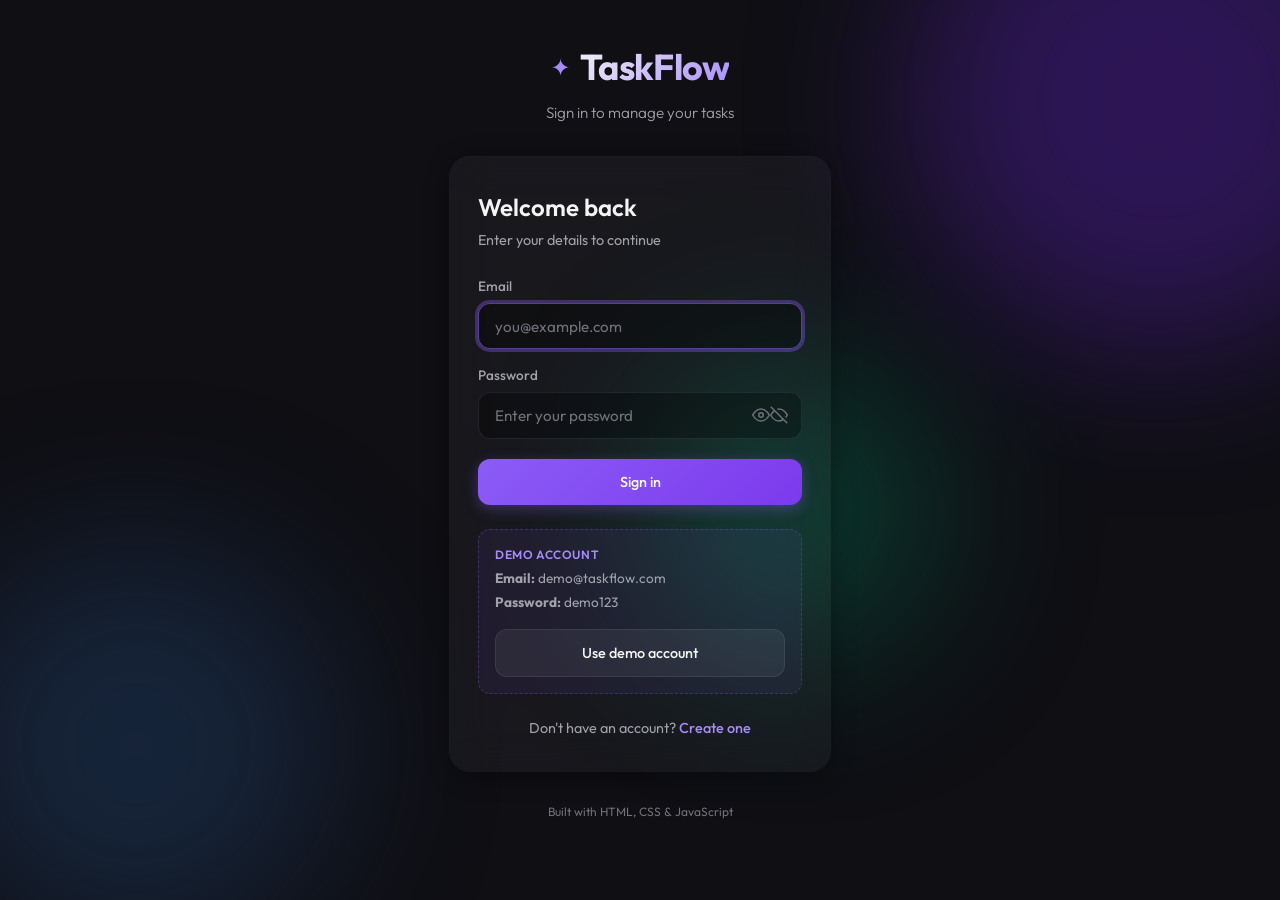
==== login.html @ 78d54498 "Add login and signup with user authentication. Includes auth pages, demo user, per-user todo storage" ====
<!DOCTYPE html>
<html lang="en">
<head>
  <meta charset="UTF-8">
  <meta name="viewport" content="width=device-width, initial-scale=1.0">
  <meta name="description" content="Login to TaskFlow — your personal todo app">
  <title>Login — TaskFlow</title>
  <link rel="preconnect" href="https://fonts.googleapis.com">
  <link rel="preconnect" href="https://fonts.gstatic.com" crossorigin>
  <link href="https://fonts.googleapis.com/css2?family=Outfit:wght@300;400;500;600;700&display=swap" rel="stylesheet">
  <link rel="stylesheet" href="css/style.css">
</head>
<body>
  <div class="background-shapes" aria-hidden="true">
    <div class="shape shape-1"></div>
    <div class="shape shape-2"></div>
    <div class="shape shape-3"></div>
  </div>

  <main class="app auth-page">
    <header class="app-header">
      <div class="logo">
        <span class="logo-icon" aria-hidden="true">✦</span>
        <h1>TaskFlow</h1>
      </div>
      <p class="tagline">Sign in to manage your tasks</p>
    </header>

    <section class="auth-card">
      <h2 class="auth-title">Welcome back</h2>
      <p class="auth-subtitle">Enter your details to continue</p>

      <form class="auth-form" id="login-form" novalidate>
        <div class="form-group">
          <label for="email">Email</label>
          <input
            type="email"
            id="email"
            class="auth-input"
            placeholder="you@example.com"
            autocomplete="email"
            required
          >
        </div>

        <div class="form-group">
          <label for="password">Password</label>
          <div class="password-wrapper">
            <input
              type="password"
              id="password"
              class="auth-input"
              placeholder="Enter your password"
              autocomplete="current-password"
              required
            >
            <button type="button" class="toggle-password" id="toggle-password" aria-label="Show password">
              <svg class="icon-show" width="18" height="18" viewBox="0 0 24 24" fill="none" stroke="currentColor" stroke-width="2" aria-hidden="true">
                <path d="M1 12s4-8 11-8 11 8 11 8-4 8-11 8-11-8-11-8z"></path>
                <circle cx="12" cy="12" r="3"></circle>
              </svg>
              <svg class="icon-hide" width="18" height="18" viewBox="0 0 24 24" fill="none" stroke="currentColor" stroke-width="2" aria-hidden="true" hidden>
                <path d="M17.94 17.94A10.07 10.07 0 0 1 12 20c-7 0-11-8-11-8a18.45 18.45 0 0 1 5.06-5.94"></path>
                <path d="M9.9 4.24A9.12 9.12 0 0 1 12 4c7 0 11 8 11 8a18.5 18.5 0 0 1-2.16 3.19"></path>
                <line x1="1" y1="1" x2="23" y2="23"></line>
              </svg>
            </button>
          </div>
        </div>

        <p class="form-error" id="form-error" role="alert" hidden></p>

        <button type="submit" class="btn btn-primary btn-full" id="login-btn">
          Sign in
        </button>
      </form>

      <div class="demo-credentials">
        <p class="demo-label">Demo account</p>
        <p><strong>Email:</strong> demo@taskflow.com</p>
        <p><strong>Password:</strong> demo123</p>
        <button type="button" class="btn btn-secondary btn-full" id="demo-login-btn">
          Use demo account
        </button>
      </div>

      <p class="auth-switch">
        Don't have an account?
        <a href="signup.html">Create one</a>
      </p>
    </section>

    <footer class="app-footer">
      <p>Built with HTML, CSS & JavaScript</p>
    </footer>
  </main>

  <div class="toast-container" id="toast-container" aria-live="assertive" aria-atomic="true"></div>

  <script src="js/auth.js"></script>
  <script src="js/login.js"></script>
</body>
</html>
---- css/style.css ----
/* ===== CSS Variables & Reset ===== */
:root {
  --bg-primary: #0f0f14;
  --bg-card: rgba(255, 255, 255, 0.04);
  --bg-card-hover: rgba(255, 255, 255, 0.07);
  --border-subtle: rgba(255, 255, 255, 0.08);
  --border-focus: rgba(139, 92, 246, 0.6);
  --text-primary: #f4f4f5;
  --text-secondary: #a1a1aa;
  --text-muted: #71717a;
  --accent: #8b5cf6;
  --accent-light: #a78bfa;
  --accent-glow: rgba(139, 92, 246, 0.35);
  --success: #34d399;
  --success-bg: rgba(52, 211, 153, 0.12);
  --danger: #f87171;
  --danger-bg: rgba(248, 113, 113, 0.12);
  --radius-sm: 8px;
  --radius-md: 12px;
  --radius-lg: 20px;
  --radius-full: 9999px;
  --shadow-card: 0 4px 24px rgba(0, 0, 0, 0.4), 0 0 0 1px var(--border-subtle);
  --transition: 0.2s cubic-bezier(0.4, 0, 0.2, 1);
  --font: 'Outfit', system-ui, sans-serif;
}

*,
*::before,
*::after {
  box-sizing: border-box;
  margin: 0;
  padding: 0;
}

html {
  font-size: 16px;
  scroll-behavior: smooth;
}

body {
  font-family: var(--font);
  background: var(--bg-primary);
  color: var(--text-primary);
  min-height: 100vh;
  line-height: 1.5;
  -webkit-font-smoothing: antialiased;
}

.visually-hidden {
  position: absolute;
  width: 1px;
  height: 1px;
  padding: 0;
  margin: -1px;
  overflow: hidden;
  clip: rect(0, 0, 0, 0);
  white-space: nowrap;
  border: 0;
}

/* ===== Background ===== */
.background-shapes {
  position: fixed;
  inset: 0;
  overflow: hidden;
  pointer-events: none;
  z-index: 0;
}

.shape {
  position: absolute;
  border-radius: 50%;
  filter: blur(80px);
  opacity: 0.5;
}

.shape-1 {
  width: 500px;
  height: 500px;
  background: #4c1d95;
  top: -150px;
  right: -10%;
  animation: float 20s ease-in-out infinite;
}

.shape-2 {
  width: 400px;
  height: 400px;
  background: #1e3a5f;
  bottom: -5%;
  left: -5%;
  animation: float 25s ease-in-out infinite reverse;
}

.shape-3 {
  width: 300px;
  height: 300px;
  background: #065f46;
  top: 40%;
  left: 50%;
  animation: float 18s ease-in-out infinite 2s;
}

@keyframes float {
  0%, 100% { transform: translate(0, 0) scale(1); }
  33% { transform: translate(30px, -20px) scale(1.05); }
  66% { transform: translate(-20px, 15px) scale(0.95); }
}

/* ===== Layout ===== */
.app {
  position: relative;
  z-index: 1;
  max-width: 560px;
  margin: 0 auto;
  padding: 2.5rem 1.25rem 2rem;
  min-height: 100vh;
  display: flex;
  flex-direction: column;
}

.app-header {
  text-align: center;
  margin-bottom: 2rem;
}

.logo {
  display: flex;
  align-items: center;
  justify-content: center;
  gap: 0.6rem;
  margin-bottom: 0.5rem;
}

.logo-icon {
  font-size: 1.5rem;
  color: var(--accent-light);
  animation: pulse 3s ease-in-out infinite;
}

@keyframes pulse {
  0%, 100% { opacity: 1; transform: scale(1); }
  50% { opacity: 0.7; transform: scale(1.1); }
}

.app-header h1 {
  font-size: 2.25rem;
  font-weight: 700;
  letter-spacing: -0.02em;
  background: linear-gradient(135deg, var(--text-primary) 0%, var(--accent-light) 100%);
  -webkit-background-clip: text;
  -webkit-text-fill-color: transparent;
  background-clip: text;
}

.tagline {
  color: var(--text-secondary);
  font-size: 0.95rem;
  font-weight: 300;
}

/* ===== Card ===== */
.todo-card {
  background: var(--bg-card);
  backdrop-filter: blur(20px);
  border-radius: var(--radius-lg);
  box-shadow: var(--shadow-card);
  padding: 1.5rem;
  flex: 1;
}

/* ===== Form ===== */
.todo-form {
  display: flex;
  gap: 0.75rem;
  margin-bottom: 1.25rem;
}

.input-wrapper {
  flex: 1;
  position: relative;
}

.todo-input {
  width: 100%;
  padding: 0.875rem 1rem;
  padding-right: 3.5rem;
  background: rgba(0, 0, 0, 0.3);
  border: 1px solid var(--border-subtle);
  border-radius: var(--radius-md);
  color: var(--text-primary);
  font-family: var(--font);
  font-size: 1rem;
  transition: border-color var(--transition), box-shadow var(--transition);
}

.todo-input::placeholder {
  color: var(--text-muted);
}

.todo-input:focus {
  outline: none;
  border-color: var(--border-focus);
  box-shadow: 0 0 0 3px var(--accent-glow);
}

.char-count {
  position: absolute;
  right: 0.75rem;
  top: 50%;
  transform: translateY(-50%);
  font-size: 0.7rem;
  color: var(--text-muted);
  pointer-events: none;
}

.char-count.warning {
  color: #fbbf24;
}

/* ===== Buttons ===== */
.btn {
  display: inline-flex;
  align-items: center;
  justify-content: center;
  gap: 0.4rem;
  padding: 0.875rem 1.25rem;
  border: none;
  border-radius: var(--radius-md);
  font-family: var(--font);
  font-size: 0.9rem;
  font-weight: 500;
  cursor: pointer;
  transition: all var(--transition);
  white-space: nowrap;
}

.btn-primary {
  background: linear-gradient(135deg, var(--accent) 0%, #7c3aed 100%);
  color: white;
  box-shadow: 0 4px 14px var(--accent-glow);
}

.btn-primary:hover {
  transform: translateY(-1px);
  box-shadow: 0 6px 20px var(--accent-glow);
}

.btn-primary:active {
  transform: translateY(0);
}

.btn-primary:disabled {
  opacity: 0.5;
  cursor: not-allowed;
  transform: none;
}

.btn-ghost {
  background: transparent;
  color: var(--text-secondary);
  padding: 0.5rem 0.75rem;
  font-size: 0.85rem;
}

.btn-ghost:hover {
  color: var(--danger);
  background: var(--danger-bg);
}

.btn-icon {
  width: 36px;
  height: 36px;
  padding: 0;
  background: transparent;
  border: none;
  border-radius: var(--radius-sm);
  color: var(--text-muted);
  cursor: pointer;
  display: flex;
  align-items: center;
  justify-content: center;
  transition: all var(--transition);
  flex-shrink: 0;
}

.btn-icon:hover {
  background: var(--bg-card-hover);
  color: var(--text-primary);
}

.btn-icon.delete:hover {
  color: var(--danger);
  background: var(--danger-bg);
}

.btn-icon.edit:hover {
  color: var(--accent-light);
  background: rgba(139, 92, 246, 0.15);
}

/* ===== Stats Bar ===== */
.stats-bar {
  display: flex;
  align-items: center;
  gap: 1rem;
  padding: 0.875rem 1rem;
  background: rgba(0, 0, 0, 0.25);
  border-radius: var(--radius-md);
  margin-bottom: 1rem;
  animation: slideDown 0.3s ease;
}

@keyframes slideDown {
  from { opacity: 0; transform: translateY(-8px); }
  to { opacity: 1; transform: translateY(0); }
}

.progress-ring-wrapper {
  position: relative;
  width: 44px;
  height: 44px;
  flex-shrink: 0;
}

.progress-ring {
  width: 100%;
  height: 100%;
  transform: rotate(-90deg);
}

.progress-ring-bg {
  fill: none;
  stroke: rgba(255, 255, 255, 0.08);
  stroke-width: 3;
}

.progress-ring-fill {
  fill: none;
  stroke: var(--success);
  stroke-width: 3;
  stroke-linecap: round;
  stroke-dasharray: 97.4;
  stroke-dashoffset: 97.4;
  transition: stroke-dashoffset 0.5s ease;
}

.progress-text {
  position: absolute;
  inset: 0;
  display: flex;
  align-items: center;
  justify-content: center;
  font-size: 0.65rem;
  font-weight: 600;
  color: var(--success);
}

.stats-details {
  font-size: 0.85rem;
  color: var(--text-secondary);
}

.stats-divider {
  margin: 0 0.35rem;
  color: var(--text-muted);
}

/* ===== Filters ===== */
.filters {
  display: flex;
  gap: 0.35rem;
  padding: 0.25rem;
  background: rgba(0, 0, 0, 0.25);
  border-radius: var(--radius-full);
  margin-bottom: 1rem;
}

.filter-btn {
  flex: 1;
  padding: 0.5rem 0.75rem;
  background: transparent;
  border: none;
  border-radius: var(--radius-full);
  color: var(--text-secondary);
  font-family: var(--font);
  font-size: 0.85rem;
  font-weight: 500;
  cursor: pointer;
  transition: all var(--transition);
}

.filter-btn:hover {
  color: var(--text-primary);
}

.filter-btn.active {
  background: var(--accent);
  color: white;
  box-shadow: 0 2px 8px var(--accent-glow);
}

/* ===== Todo List ===== */
.todo-list {
  list-style: none;
  display: flex;
  flex-direction: column;
  gap: 0.5rem;
  min-height: 0;
}

.todo-item {
  display: flex;
  align-items: center;
  gap: 0.75rem;
  padding: 0.875rem 1rem;
  background: rgba(0, 0, 0, 0.2);
  border: 1px solid var(--border-subtle);
  border-radius: var(--radius-md);
  animation: itemEnter 0.3s ease;
  transition: all var(--transition);
}

.todo-item:hover {
  background: var(--bg-card-hover);
  border-color: rgba(255, 255, 255, 0.12);
}

.todo-item.removing {
  animation: itemExit 0.25s ease forwards;
}

.todo-item.completed {
  opacity: 0.65;
}

.todo-item.completed .todo-text {
  text-decoration: line-through;
  color: var(--text-muted);
}

@keyframes itemEnter {
  from { opacity: 0; transform: translateX(-12px); }
  to { opacity: 1; transform: translateX(0); }
}

@keyframes itemExit {
  to { opacity: 0; transform: translateX(12px); height: 0; padding: 0; margin: 0; border: none; }
}

/* Custom Checkbox */
.todo-checkbox {
  position: relative;
  width: 22px;
  height: 22px;
  flex-shrink: 0;
  cursor: pointer;
}

.todo-checkbox input {
  position: absolute;
  opacity: 0;
  width: 100%;
  height: 100%;
  cursor: pointer;
  z-index: 1;
}

.checkbox-custom {
  width: 22px;
  height: 22px;
  border: 2px solid var(--text-muted);
  border-radius: 6px;
  display: flex;
  align-items: center;
  justify-content: center;
  transition: all var(--transition);
}

.todo-checkbox input:focus-visible + .checkbox-custom {
  box-shadow: 0 0 0 3px var(--accent-glow);
}

.todo-checkbox input:checked + .checkbox-custom {
  background: var(--success);
  border-color: var(--success);
}

.checkbox-custom svg {
  width: 14px;
  height: 14px;
  stroke: white;
  stroke-width: 3;
  opacity: 0;
  transform: scale(0.5);
  transition: all var(--transition);
}

.todo-checkbox input:checked + .checkbox-custom svg {
  opacity: 1;
  transform: scale(1);
}

.todo-text {
  flex: 1;
  font-size: 0.95rem;
  word-break: break-word;
  cursor: default;
  padding: 0.15rem 0;
}

.todo-content {
  flex: 1;
  min-width: 0;
}

.todo-content .todo-text {
  display: block;
}

.todo-text.editing {
  cursor: text;
}

.todo-edit-input {
  flex: 1;
  padding: 0.35rem 0.5rem;
  background: rgba(0, 0, 0, 0.4);
  border: 1px solid var(--accent);
  border-radius: var(--radius-sm);
  color: var(--text-primary);
  font-family: var(--font);
  font-size: 0.95rem;
}

.todo-edit-input:focus {
  outline: none;
  box-shadow: 0 0 0 2px var(--accent-glow);
}

.todo-actions {
  display: flex;
  gap: 0.25rem;
  opacity: 0;
  transition: opacity var(--transition);
}

.todo-item:hover .todo-actions,
.todo-item:focus-within .todo-actions {
  opacity: 1;
}

.todo-date {
  font-size: 0.7rem;
  color: var(--text-muted);
  margin-top: 0.15rem;
}

/* ===== Empty State ===== */
.empty-state {
  text-align: center;
  padding: 2.5rem 1rem;
  color: var(--text-secondary);
}

.empty-state.hidden {
  display: none;
}

.empty-icon {
  font-size: 2.5rem;
  margin-bottom: 0.75rem;
  opacity: 0.8;
}

.empty-state h3 {
  font-size: 1.1rem;
  font-weight: 600;
  color: var(--text-primary);
  margin-bottom: 0.35rem;
}

.empty-state p {
  font-size: 0.9rem;
  color: var(--text-muted);
}

/* ===== Footer ===== */
.todo-footer {
  display: flex;
  align-items: center;
  justify-content: space-between;
  margin-top: 1.25rem;
  padding-top: 1rem;
  border-top: 1px solid var(--border-subtle);
  font-size: 0.85rem;
  color: var(--text-secondary);
}

.todo-footer strong {
  color: var(--accent-light);
  font-weight: 600;
}

.app-footer {
  text-align: center;
  margin-top: 2rem;
  font-size: 0.75rem;
  color: var(--text-muted);
}

/* ===== Toast ===== */
.toast-container {
  position: fixed;
  bottom: 1.5rem;
  left: 50%;
  transform: translateX(-50%);
  z-index: 100;
  display: flex;
  flex-direction: column;
  gap: 0.5rem;
  pointer-events: none;
}

.toast {
  padding: 0.75rem 1.25rem;
  background: rgba(30, 30, 36, 0.95);
  backdrop-filter: blur(12px);
  border: 1px solid var(--border-subtle);
  border-radius: var(--radius-full);
  font-size: 0.85rem;
  color: var(--text-primary);
  box-shadow: 0 8px 24px rgba(0, 0, 0, 0.4);
  animation: toastIn 0.3s ease, toastOut 0.3s ease 2.2s forwards;
}

.toast.success {
  border-color: rgba(52, 211, 153, 0.3);
}

.toast.error {
  border-color: rgba(248, 113, 113, 0.3);
}

@keyframes toastIn {
  from { opacity: 0; transform: translateY(12px); }
  to { opacity: 1; transform: translateY(0); }
}

@keyframes toastOut {
  to { opacity: 0; transform: translateY(-8px); }
}

/* ===== Responsive ===== */
@media (max-width: 480px) {
  .app {
    padding: 1.5rem 1rem;
  }

  .app-header h1 {
    font-size: 1.85rem;
  }

  .todo-form {
    flex-direction: column;
  }

  .btn-primary span {
    display: inline;
  }

  .todo-actions {
    opacity: 1;
  }

  .todo-footer {
    flex-direction: column;
    gap: 0.75rem;
    text-align: center;
  }
}

@media (prefers-reduced-motion: reduce) {
  *, *::before, *::after {
    animation-duration: 0.01ms !important;
    transition-duration: 0.01ms !important;
  }
}

/* ===== Auth Pages ===== */
.auth-page {
  max-width: 420px;
}

.auth-card {
  background: var(--bg-card);
  backdrop-filter: blur(20px);
  border-radius: var(--radius-lg);
  box-shadow: var(--shadow-card);
  padding: 2rem 1.75rem;
  animation: slideDown 0.4s ease;
}

.auth-title {
  font-size: 1.5rem;
  font-weight: 600;
  margin-bottom: 0.35rem;
}

.auth-subtitle {
  color: var(--text-secondary);
  font-size: 0.9rem;
  margin-bottom: 1.5rem;
}

.auth-form {
  display: flex;
  flex-direction: column;
  gap: 1rem;
}

.form-group {
  display: flex;
  flex-direction: column;
  gap: 0.4rem;
}

.form-group label {
  font-size: 0.85rem;
  font-weight: 500;
  color: var(--text-secondary);
}

.auth-input {
  width: 100%;
  padding: 0.8rem 1rem;
  background: rgba(0, 0, 0, 0.3);
  border: 1px solid var(--border-subtle);
  border-radius: var(--radius-md);
  color: var(--text-primary);
  font-family: var(--font);
  font-size: 0.95rem;
  transition: border-color var(--transition), box-shadow var(--transition);
}

.auth-input::placeholder {
  color: var(--text-muted);
}

.auth-input:focus {
  outline: none;
  border-color: var(--border-focus);
  box-shadow: 0 0 0 3px var(--accent-glow);
}

.password-wrapper {
  position: relative;
}

.password-wrapper .auth-input {
  padding-right: 2.75rem;
}

.toggle-password {
  position: absolute;
  right: 0.65rem;
  top: 50%;
  transform: translateY(-50%);
  background: none;
  border: none;
  color: var(--text-muted);
  cursor: pointer;
  padding: 0.25rem;
  display: flex;
  align-items: center;
  justify-content: center;
  border-radius: var(--radius-sm);
  transition: color var(--transition);
}

.toggle-password:hover {
  color: var(--text-primary);
}

.form-error {
  font-size: 0.85rem;
  color: var(--danger);
  background: var(--danger-bg);
  padding: 0.65rem 0.85rem;
  border-radius: var(--radius-sm);
  border: 1px solid rgba(248, 113, 113, 0.2);
}

.btn-full {
  width: 100%;
  margin-top: 0.25rem;
}

.btn-secondary {
  background: rgba(255, 255, 255, 0.06);
  color: var(--text-primary);
  border: 1px solid var(--border-subtle);
}

.btn-secondary:hover {
  background: rgba(255, 255, 255, 0.1);
  transform: translateY(-1px);
}

.demo-credentials {
  margin-top: 1.5rem;
  padding: 1rem;
  background: rgba(139, 92, 246, 0.08);
  border: 1px dashed rgba(139, 92, 246, 0.3);
  border-radius: var(--radius-md);
  font-size: 0.85rem;
  color: var(--text-secondary);
}

.demo-label {
  font-size: 0.75rem;
  font-weight: 600;
  text-transform: uppercase;
  letter-spacing: 0.05em;
  color: var(--accent-light);
  margin-bottom: 0.5rem;
}

.demo-credentials p {
  margin-bottom: 0.25rem;
}

.demo-credentials .btn {
  margin-top: 0.75rem;
}

.auth-switch {
  text-align: center;
  margin-top: 1.5rem;
  font-size: 0.9rem;
  color: var(--text-secondary);
}

.auth-switch a {
  color: var(--accent-light);
  text-decoration: none;
  font-weight: 500;
  transition: color var(--transition);
}

.auth-switch a:hover {
  color: var(--accent);
  text-decoration: underline;
}

/* ===== User Bar ===== */
.user-bar {
  display: flex;
  align-items: center;
  justify-content: space-between;
  gap: 1rem;
  padding: 0.75rem 1rem;
  margin-bottom: 1.5rem;
  background: var(--bg-card);
  border: 1px solid var(--border-subtle);
  border-radius: var(--radius-md);
  backdrop-filter: blur(12px);
}

.user-info {
  display: flex;
  align-items: center;
  gap: 0.75rem;
  min-width: 0;
}

.user-avatar {
  width: 40px;
  height: 40px;
  border-radius: var(--radius-full);
  background: linear-gradient(135deg, var(--accent) 0%, #7c3aed 100%);
  display: flex;
  align-items: center;
  justify-content: center;
  font-weight: 600;
  font-size: 1rem;
  flex-shrink: 0;
  box-shadow: 0 2px 8px var(--accent-glow);
}

.user-details {
  display: flex;
  flex-direction: column;
  min-width: 0;
}

.user-name {
  font-weight: 600;
  font-size: 0.9rem;
  white-space: nowrap;
  overflow: hidden;
  text-overflow: ellipsis;
}

.user-email {
  font-size: 0.75rem;
  color: var(--text-muted);
  white-space: nowrap;
  overflow: hidden;
  text-overflow: ellipsis;
}

.btn-logout {
  flex-shrink: 0;
}

@media (max-width: 480px) {
  .auth-card {
    padding: 1.5rem 1.25rem;
  }

  .user-bar {
    flex-direction: column;
    align-items: stretch;
    text-align: center;
  }

  .user-info {
    justify-content: center;
  }

  .btn-logout {
    width: 100%;
  }
}
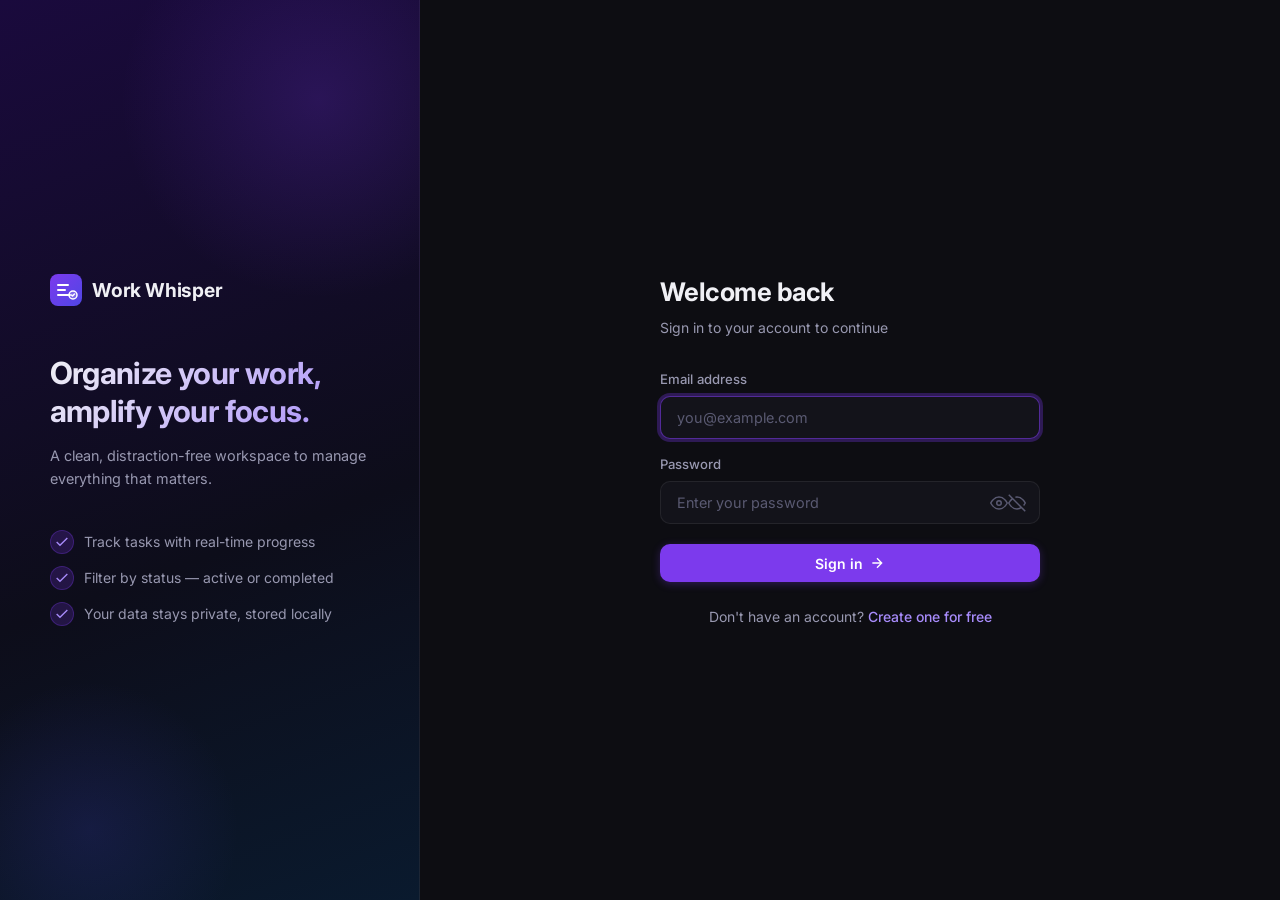
==== commit 400a1b5a: "Redesign: professional dashboard layout, rename to Work Whisper, remove demo user" ====
--- a/login.html
+++ b/login.html
@@ -3,97 +3,124 @@
 <head>
   <meta charset="UTF-8">
   <meta name="viewport" content="width=device-width, initial-scale=1.0">
-  <meta name="description" content="Login to TaskFlow — your personal todo app">
-  <title>Login — TaskFlow</title>
+  <meta name="description" content="Login to Work Whisper — your personal task management app">
+  <title>Sign In — Work Whisper</title>
   <link rel="preconnect" href="https://fonts.googleapis.com">
   <link rel="preconnect" href="https://fonts.gstatic.com" crossorigin>
-  <link href="https://fonts.googleapis.com/css2?family=Outfit:wght@300;400;500;600;700&display=swap" rel="stylesheet">
+  <link href="https://fonts.googleapis.com/css2?family=Inter:wght@300;400;500;600;700&display=swap" rel="stylesheet">
   <link rel="stylesheet" href="css/style.css">
 </head>
-<body>
-  <div class="background-shapes" aria-hidden="true">
-    <div class="shape shape-1"></div>
-    <div class="shape shape-2"></div>
-    <div class="shape shape-3"></div>
-  </div>
+<body class="auth-body">
 
-  <main class="app auth-page">
-    <header class="app-header">
-      <div class="logo">
-        <span class="logo-icon" aria-hidden="true">✦</span>
-        <h1>TaskFlow</h1>
-      </div>
-      <p class="tagline">Sign in to manage your tasks</p>
-    </header>
-
-    <section class="auth-card">
-      <h2 class="auth-title">Welcome back</h2>
-      <p class="auth-subtitle">Enter your details to continue</p>
-
-      <form class="auth-form" id="login-form" novalidate>
-        <div class="form-group">
-          <label for="email">Email</label>
-          <input
-            type="email"
-            id="email"
-            class="auth-input"
-            placeholder="you@example.com"
-            autocomplete="email"
-            required
-          >
+  <div class="auth-layout">
+    <!-- Left branding panel -->
+    <aside class="auth-brand-panel" aria-hidden="true">
+      <div class="brand-content">
+        <div class="brand-logo">
+          <svg width="32" height="32" viewBox="0 0 32 32" fill="none" aria-hidden="true">
+            <rect width="32" height="32" rx="8" fill="url(#logoGrad)"/>
+            <path d="M8 11h10M8 16h7M8 21h12" stroke="white" stroke-width="2" stroke-linecap="round"/>
+            <circle cx="23" cy="21" r="4" fill="white" fill-opacity="0.2" stroke="white" stroke-width="1.5"/>
+            <path d="M21.5 21l1 1 2-2" stroke="white" stroke-width="1.5" stroke-linecap="round" stroke-linejoin="round"/>
+            <defs>
+              <linearGradient id="logoGrad" x1="0" y1="0" x2="32" y2="32" gradientUnits="userSpaceOnUse">
+                <stop stop-color="#7c3aed"/>
+                <stop offset="1" stop-color="#4f46e5"/>
+              </linearGradient>
+            </defs>
+          </svg>
+          <span class="brand-name">Work Whisper</span>
         </div>
 
-        <div class="form-group">
-          <label for="password">Password</label>
-          <div class="password-wrapper">
+        <div class="brand-hero">
+          <h2>Organize your work,<br>amplify your focus.</h2>
+          <p>A clean, distraction-free workspace to manage everything that matters.</p>
+        </div>
+
+        <ul class="brand-features" role="list">
+          <li>
+            <span class="feature-icon" aria-hidden="true">
+              <svg width="16" height="16" viewBox="0 0 24 24" fill="none" stroke="currentColor" stroke-width="2"><polyline points="20 6 9 17 4 12"/></svg>
+            </span>
+            Track tasks with real-time progress
+          </li>
+          <li>
+            <span class="feature-icon" aria-hidden="true">
+              <svg width="16" height="16" viewBox="0 0 24 24" fill="none" stroke="currentColor" stroke-width="2"><polyline points="20 6 9 17 4 12"/></svg>
+            </span>
+            Filter by status — active or completed
+          </li>
+          <li>
+            <span class="feature-icon" aria-hidden="true">
+              <svg width="16" height="16" viewBox="0 0 24 24" fill="none" stroke="currentColor" stroke-width="2"><polyline points="20 6 9 17 4 12"/></svg>
+            </span>
+            Your data stays private, stored locally
+          </li>
+        </ul>
+      </div>
+    </aside>
+
+    <!-- Right form panel -->
+    <main class="auth-form-panel">
+      <div class="auth-form-inner">
+        <div class="auth-form-header">
+          <h1>Welcome back</h1>
+          <p>Sign in to your account to continue</p>
+        </div>
+
+        <form class="auth-form" id="login-form" novalidate>
+          <div class="form-group">
+            <label for="email">Email address</label>
             <input
-              type="password"
-              id="password"
+              type="email"
+              id="email"
               class="auth-input"
-              placeholder="Enter your password"
-              autocomplete="current-password"
+              placeholder="you@example.com"
+              autocomplete="email"
               required
             >
-            <button type="button" class="toggle-password" id="toggle-password" aria-label="Show password">
-              <svg class="icon-show" width="18" height="18" viewBox="0 0 24 24" fill="none" stroke="currentColor" stroke-width="2" aria-hidden="true">
-                <path d="M1 12s4-8 11-8 11 8 11 8-4 8-11 8-11-8-11-8z"></path>
-                <circle cx="12" cy="12" r="3"></circle>
-              </svg>
-              <svg class="icon-hide" width="18" height="18" viewBox="0 0 24 24" fill="none" stroke="currentColor" stroke-width="2" aria-hidden="true" hidden>
-                <path d="M17.94 17.94A10.07 10.07 0 0 1 12 20c-7 0-11-8-11-8a18.45 18.45 0 0 1 5.06-5.94"></path>
-                <path d="M9.9 4.24A9.12 9.12 0 0 1 12 4c7 0 11 8 11 8a18.5 18.5 0 0 1-2.16 3.19"></path>
-                <line x1="1" y1="1" x2="23" y2="23"></line>
-              </svg>
-            </button>
           </div>
-        </div>
 
-        <p class="form-error" id="form-error" role="alert" hidden></p>
+          <div class="form-group">
+            <label for="password">Password</label>
+            <div class="password-wrapper">
+              <input
+                type="password"
+                id="password"
+                class="auth-input"
+                placeholder="Enter your password"
+                autocomplete="current-password"
+                required
+              >
+              <button type="button" class="toggle-password" id="toggle-password" aria-label="Show password">
+                <svg class="icon-show" width="18" height="18" viewBox="0 0 24 24" fill="none" stroke="currentColor" stroke-width="2" aria-hidden="true">
+                  <path d="M1 12s4-8 11-8 11 8 11 8-4 8-11 8-11-8-11-8z"></path>
+                  <circle cx="12" cy="12" r="3"></circle>
+                </svg>
+                <svg class="icon-hide" width="18" height="18" viewBox="0 0 24 24" fill="none" stroke="currentColor" stroke-width="2" aria-hidden="true" hidden>
+                  <path d="M17.94 17.94A10.07 10.07 0 0 1 12 20c-7 0-11-8-11-8a18.45 18.45 0 0 1 5.06-5.94"></path>
+                  <path d="M9.9 4.24A9.12 9.12 0 0 1 12 4c7 0 11 8 11 8a18.5 18.5 0 0 1-2.16 3.19"></path>
+                  <line x1="1" y1="1" x2="23" y2="23"></line>
+                </svg>
+              </button>
+            </div>
+          </div>
 
-        <button type="submit" class="btn btn-primary btn-full" id="login-btn">
-          Sign in
-        </button>
-      </form>
+          <p class="form-error" id="form-error" role="alert" hidden></p>
 
-      <div class="demo-credentials">
-        <p class="demo-label">Demo account</p>
-        <p><strong>Email:</strong> demo@taskflow.com</p>
-        <p><strong>Password:</strong> demo123</p>
-        <button type="button" class="btn btn-secondary btn-full" id="demo-login-btn">
-          Use demo account
-        </button>
+          <button type="submit" class="btn btn-primary btn-full" id="login-btn">
+            Sign in
+            <svg width="16" height="16" viewBox="0 0 24 24" fill="none" stroke="currentColor" stroke-width="2" aria-hidden="true"><path d="M5 12h14M12 5l7 7-7 7"/></svg>
+          </button>
+        </form>
+
+        <p class="auth-switch">
+          Don't have an account?
+          <a href="signup.html">Create one for free</a>
+        </p>
       </div>
-
-      <p class="auth-switch">
-        Don't have an account?
-        <a href="signup.html">Create one</a>
-      </p>
-    </section>
-
-    <footer class="app-footer">
-      <p>Built with HTML, CSS & JavaScript</p>
-    </footer>
-  </main>
+    </main>
+  </div>
 
   <div class="toast-container" id="toast-container" aria-live="assertive" aria-atomic="true"></div>
 
--- a/css/style.css
+++ b/css/style.css
@@ -1,45 +1,41 @@
 /* ===== CSS Variables & Reset ===== */
 :root {
-  --bg-primary: #0f0f14;
-  --bg-card: rgba(255, 255, 255, 0.04);
-  --bg-card-hover: rgba(255, 255, 255, 0.07);
-  --border-subtle: rgba(255, 255, 255, 0.08);
-  --border-focus: rgba(139, 92, 246, 0.6);
-  --text-primary: #f4f4f5;
-  --text-secondary: #a1a1aa;
-  --text-muted: #71717a;
-  --accent: #8b5cf6;
+  --bg:           #0d0d12;
+  --bg-surface:   #13131a;
+  --bg-elevated:  #1a1a24;
+  --bg-hover:     #1f1f2e;
+  --border:       rgba(255,255,255,0.07);
+  --border-focus: rgba(124,58,237,0.6);
+  --text-primary: #f0f0f5;
+  --text-secondary: #9898b0;
+  --text-muted:   #5a5a72;
+  --accent:       #7c3aed;
   --accent-light: #a78bfa;
-  --accent-glow: rgba(139, 92, 246, 0.35);
-  --success: #34d399;
-  --success-bg: rgba(52, 211, 153, 0.12);
-  --danger: #f87171;
-  --danger-bg: rgba(248, 113, 113, 0.12);
-  --radius-sm: 8px;
-  --radius-md: 12px;
-  --radius-lg: 20px;
-  --radius-full: 9999px;
-  --shadow-card: 0 4px 24px rgba(0, 0, 0, 0.4), 0 0 0 1px var(--border-subtle);
-  --transition: 0.2s cubic-bezier(0.4, 0, 0.2, 1);
-  --font: 'Outfit', system-ui, sans-serif;
-}
-
-*,
-*::before,
-*::after {
-  box-sizing: border-box;
-  margin: 0;
-  padding: 0;
-}
-
-html {
-  font-size: 16px;
-  scroll-behavior: smooth;
-}
+  --accent-glow:  rgba(124,58,237,0.3);
+  --success:      #34d399;
+  --success-bg:   rgba(52,211,153,0.1);
+  --danger:       #f87171;
+  --danger-bg:    rgba(248,113,113,0.1);
+  --warning:      #fbbf24;
+  --sidebar-w:    240px;
+  --topbar-h:     64px;
+  --radius-sm:    6px;
+  --radius-md:    10px;
+  --radius-lg:    14px;
+  --radius-full:  9999px;
+  --shadow-sm:    0 1px 3px rgba(0,0,0,0.4);
+  --shadow-md:    0 4px 16px rgba(0,0,0,0.5);
+  --transition:   0.18s cubic-bezier(0.4,0,0.2,1);
+  --font:         'Inter', system-ui, sans-serif;
+}
+
+*, *::before, *::after { box-sizing: border-box; margin: 0; padding: 0; }
+
+html { font-size: 16px; scroll-behavior: smooth; }
 
 body {
   font-family: var(--font);
-  background: var(--bg-primary);
+  background: var(--bg);
   color: var(--text-primary);
   min-height: 100vh;
   line-height: 1.5;
@@ -47,341 +43,208 @@
 }
 
 .visually-hidden {
-  position: absolute;
-  width: 1px;
-  height: 1px;
-  padding: 0;
-  margin: -1px;
+  position: absolute; width: 1px; height: 1px;
+  padding: 0; margin: -1px; overflow: hidden;
+  clip: rect(0,0,0,0); white-space: nowrap; border: 0;
+}
+
+/* ===== Dashboard Layout ===== */
+.app-body {
+  display: flex;
+  min-height: 100vh;
   overflow: hidden;
-  clip: rect(0, 0, 0, 0);
-  white-space: nowrap;
-  border: 0;
-}
-
-/* ===== Background ===== */
-.background-shapes {
+}
+
+/* ===== Sidebar ===== */
+.sidebar {
+  width: var(--sidebar-w);
+  min-height: 100vh;
+  background: var(--bg-surface);
+  border-right: 1px solid var(--border);
+  display: flex;
+  flex-direction: column;
+  flex-shrink: 0;
   position: fixed;
-  inset: 0;
-  overflow: hidden;
-  pointer-events: none;
-  z-index: 0;
-}
-
-.shape {
-  position: absolute;
-  border-radius: 50%;
-  filter: blur(80px);
-  opacity: 0.5;
-}
-
-.shape-1 {
-  width: 500px;
-  height: 500px;
-  background: #4c1d95;
-  top: -150px;
-  right: -10%;
-  animation: float 20s ease-in-out infinite;
-}
-
-.shape-2 {
-  width: 400px;
-  height: 400px;
-  background: #1e3a5f;
-  bottom: -5%;
-  left: -5%;
-  animation: float 25s ease-in-out infinite reverse;
-}
-
-.shape-3 {
-  width: 300px;
-  height: 300px;
-  background: #065f46;
-  top: 40%;
-  left: 50%;
-  animation: float 18s ease-in-out infinite 2s;
-}
-
-@keyframes float {
-  0%, 100% { transform: translate(0, 0) scale(1); }
-  33% { transform: translate(30px, -20px) scale(1.05); }
-  66% { transform: translate(-20px, 15px) scale(0.95); }
-}
-
-/* ===== Layout ===== */
-.app {
-  position: relative;
-  z-index: 1;
-  max-width: 560px;
-  margin: 0 auto;
-  padding: 2.5rem 1.25rem 2rem;
-  min-height: 100vh;
+  top: 0; left: 0; bottom: 0;
+  z-index: 50;
+  transition: transform var(--transition);
+}
+
+.sidebar-header {
+  padding: 1.25rem 1.25rem 1rem;
+  border-bottom: 1px solid var(--border);
+}
+
+.sidebar-logo {
+  display: flex;
+  align-items: center;
+  gap: 0.6rem;
+  font-size: 1.05rem;
+  font-weight: 700;
+  letter-spacing: -0.01em;
+  color: var(--text-primary);
+}
+
+.sidebar-section-label {
+  font-size: 0.7rem;
+  font-weight: 600;
+  text-transform: uppercase;
+  letter-spacing: 0.08em;
+  color: var(--text-muted);
+  padding: 0 1rem;
+  margin-bottom: 0.35rem;
+}
+
+.sidebar-nav {
+  padding: 1.25rem 0.75rem 0.75rem;
   display: flex;
   flex-direction: column;
-}
-
-.app-header {
-  text-align: center;
-  margin-bottom: 2rem;
-}
-
-.logo {
-  display: flex;
-  align-items: center;
-  justify-content: center;
-  gap: 0.6rem;
-  margin-bottom: 0.5rem;
-}
-
-.logo-icon {
-  font-size: 1.5rem;
-  color: var(--accent-light);
-  animation: pulse 3s ease-in-out infinite;
-}
-
-@keyframes pulse {
-  0%, 100% { opacity: 1; transform: scale(1); }
-  50% { opacity: 0.7; transform: scale(1.1); }
-}
-
-.app-header h1 {
-  font-size: 2.25rem;
-  font-weight: 700;
-  letter-spacing: -0.02em;
-  background: linear-gradient(135deg, var(--text-primary) 0%, var(--accent-light) 100%);
-  -webkit-background-clip: text;
-  -webkit-text-fill-color: transparent;
-  background-clip: text;
-}
-
-.tagline {
-  color: var(--text-secondary);
-  font-size: 0.95rem;
-  font-weight: 300;
-}
-
-/* ===== Card ===== */
-.todo-card {
-  background: var(--bg-card);
-  backdrop-filter: blur(20px);
-  border-radius: var(--radius-lg);
-  box-shadow: var(--shadow-card);
-  padding: 1.5rem;
-  flex: 1;
-}
-
-/* ===== Form ===== */
-.todo-form {
-  display: flex;
-  gap: 0.75rem;
-  margin-bottom: 1.25rem;
-}
-
-.input-wrapper {
-  flex: 1;
-  position: relative;
-}
-
-.todo-input {
-  width: 100%;
-  padding: 0.875rem 1rem;
-  padding-right: 3.5rem;
-  background: rgba(0, 0, 0, 0.3);
-  border: 1px solid var(--border-subtle);
-  border-radius: var(--radius-md);
-  color: var(--text-primary);
-  font-family: var(--font);
-  font-size: 1rem;
-  transition: border-color var(--transition), box-shadow var(--transition);
-}
-
-.todo-input::placeholder {
-  color: var(--text-muted);
-}
-
-.todo-input:focus {
-  outline: none;
-  border-color: var(--border-focus);
-  box-shadow: 0 0 0 3px var(--accent-glow);
-}
-
-.char-count {
-  position: absolute;
-  right: 0.75rem;
-  top: 50%;
-  transform: translateY(-50%);
-  font-size: 0.7rem;
-  color: var(--text-muted);
-  pointer-events: none;
-}
-
-.char-count.warning {
-  color: #fbbf24;
-}
-
-/* ===== Buttons ===== */
-.btn {
-  display: inline-flex;
-  align-items: center;
-  justify-content: center;
-  gap: 0.4rem;
-  padding: 0.875rem 1.25rem;
+  gap: 0.2rem;
+}
+
+.sidebar-nav-item {
+  display: flex;
+  align-items: center;
+  gap: 0.65rem;
+  padding: 0.6rem 0.75rem;
   border: none;
   border-radius: var(--radius-md);
+  background: transparent;
+  color: var(--text-secondary);
   font-family: var(--font);
-  font-size: 0.9rem;
+  font-size: 0.875rem;
   font-weight: 500;
   cursor: pointer;
   transition: all var(--transition);
+  text-align: left;
+  width: 100%;
+}
+
+.sidebar-nav-item:hover {
+  background: var(--bg-hover);
+  color: var(--text-primary);
+}
+
+.sidebar-nav-item.active {
+  background: rgba(124,58,237,0.15);
+  color: var(--accent-light);
+}
+
+.nav-badge {
+  margin-left: auto;
+  background: var(--bg-elevated);
+  color: var(--text-muted);
+  font-size: 0.7rem;
+  font-weight: 600;
+  padding: 0.1rem 0.45rem;
+  border-radius: var(--radius-full);
+  min-width: 20px;
+  text-align: center;
+}
+
+.sidebar-nav-item.active .nav-badge {
+  background: rgba(124,58,237,0.25);
+  color: var(--accent-light);
+}
+
+/* ===== Sidebar Progress ===== */
+.sidebar-progress {
+  padding: 0 0.75rem 0.75rem;
+}
+
+.progress-card {
+  background: var(--bg-elevated);
+  border-radius: var(--radius-md);
+  padding: 0.85rem;
+  border: 1px solid var(--border);
+}
+
+.progress-bar-wrap {
+  height: 6px;
+  background: rgba(255,255,255,0.07);
+  border-radius: var(--radius-full);
+  overflow: hidden;
+  margin-bottom: 0.6rem;
+}
+
+.progress-bar-fill {
+  height: 100%;
+  background: linear-gradient(90deg, var(--accent) 0%, var(--accent-light) 100%);
+  border-radius: var(--radius-full);
+  transition: width 0.5s ease;
+  width: 0%;
+}
+
+.progress-labels {
+  display: flex;
+  justify-content: space-between;
+  font-size: 0.75rem;
+  color: var(--text-muted);
+}
+
+/* ===== Sidebar Footer ===== */
+.sidebar-footer {
+  margin-top: auto;
+  padding: 1rem 0.75rem;
+  border-top: 1px solid var(--border);
+  display: flex;
+  flex-direction: column;
+  gap: 0.75rem;
+}
+
+.sidebar-user {
+  display: flex;
+  align-items: center;
+  gap: 0.65rem;
+  padding: 0.5rem 0.25rem;
+  min-width: 0;
+}
+
+.sidebar-avatar {
+  width: 34px;
+  height: 34px;
+  border-radius: var(--radius-full);
+  background: linear-gradient(135deg, var(--accent) 0%, #4f46e5 100%);
+  display: flex;
+  align-items: center;
+  justify-content: center;
+  font-weight: 700;
+  font-size: 0.85rem;
+  flex-shrink: 0;
+  color: white;
+}
+
+.sidebar-user-info {
+  display: flex;
+  flex-direction: column;
+  min-width: 0;
+}
+
+.sidebar-user-name {
+  font-size: 0.85rem;
+  font-weight: 600;
   white-space: nowrap;
-}
-
-.btn-primary {
-  background: linear-gradient(135deg, var(--accent) 0%, #7c3aed 100%);
-  color: white;
-  box-shadow: 0 4px 14px var(--accent-glow);
-}
-
-.btn-primary:hover {
-  transform: translateY(-1px);
-  box-shadow: 0 6px 20px var(--accent-glow);
-}
-
-.btn-primary:active {
-  transform: translateY(0);
-}
-
-.btn-primary:disabled {
-  opacity: 0.5;
-  cursor: not-allowed;
-  transform: none;
-}
-
-.btn-ghost {
+  overflow: hidden;
+  text-overflow: ellipsis;
+}
+
+.sidebar-user-email {
+  font-size: 0.72rem;
+  color: var(--text-muted);
+  white-space: nowrap;
+  overflow: hidden;
+  text-overflow: ellipsis;
+}
+
+.btn-logout {
+  display: flex;
+  align-items: center;
+  gap: 0.5rem;
+  width: 100%;
+  padding: 0.55rem 0.75rem;
   background: transparent;
-  color: var(--text-secondary);
-  padding: 0.5rem 0.75rem;
-  font-size: 0.85rem;
-}
-
-.btn-ghost:hover {
-  color: var(--danger);
-  background: var(--danger-bg);
-}
-
-.btn-icon {
-  width: 36px;
-  height: 36px;
-  padding: 0;
-  background: transparent;
-  border: none;
-  border-radius: var(--radius-sm);
-  color: var(--text-muted);
-  cursor: pointer;
-  display: flex;
-  align-items: center;
-  justify-content: center;
-  transition: all var(--transition);
-  flex-shrink: 0;
-}
-
-.btn-icon:hover {
-  background: var(--bg-card-hover);
-  color: var(--text-primary);
-}
-
-.btn-icon.delete:hover {
-  color: var(--danger);
-  background: var(--danger-bg);
-}
-
-.btn-icon.edit:hover {
-  color: var(--accent-light);
-  background: rgba(139, 92, 246, 0.15);
-}
-
-/* ===== Stats Bar ===== */
-.stats-bar {
-  display: flex;
-  align-items: center;
-  gap: 1rem;
-  padding: 0.875rem 1rem;
-  background: rgba(0, 0, 0, 0.25);
+  border: 1px solid var(--border);
   border-radius: var(--radius-md);
-  margin-bottom: 1rem;
-  animation: slideDown 0.3s ease;
-}
-
-@keyframes slideDown {
-  from { opacity: 0; transform: translateY(-8px); }
-  to { opacity: 1; transform: translateY(0); }
-}
-
-.progress-ring-wrapper {
-  position: relative;
-  width: 44px;
-  height: 44px;
-  flex-shrink: 0;
-}
-
-.progress-ring {
-  width: 100%;
-  height: 100%;
-  transform: rotate(-90deg);
-}
-
-.progress-ring-bg {
-  fill: none;
-  stroke: rgba(255, 255, 255, 0.08);
-  stroke-width: 3;
-}
-
-.progress-ring-fill {
-  fill: none;
-  stroke: var(--success);
-  stroke-width: 3;
-  stroke-linecap: round;
-  stroke-dasharray: 97.4;
-  stroke-dashoffset: 97.4;
-  transition: stroke-dashoffset 0.5s ease;
-}
-
-.progress-text {
-  position: absolute;
-  inset: 0;
-  display: flex;
-  align-items: center;
-  justify-content: center;
-  font-size: 0.65rem;
-  font-weight: 600;
-  color: var(--success);
-}
-
-.stats-details {
-  font-size: 0.85rem;
-  color: var(--text-secondary);
-}
-
-.stats-divider {
-  margin: 0 0.35rem;
-  color: var(--text-muted);
-}
-
-/* ===== Filters ===== */
-.filters {
-  display: flex;
-  gap: 0.35rem;
-  padding: 0.25rem;
-  background: rgba(0, 0, 0, 0.25);
-  border-radius: var(--radius-full);
-  margin-bottom: 1rem;
-}
-
-.filter-btn {
-  flex: 1;
-  padding: 0.5rem 0.75rem;
-  background: transparent;
-  border: none;
-  border-radius: var(--radius-full);
   color: var(--text-secondary);
   font-family: var(--font);
   font-size: 0.85rem;
@@ -390,23 +253,260 @@
   transition: all var(--transition);
 }
 
-.filter-btn:hover {
+.btn-logout:hover {
+  background: var(--danger-bg);
+  border-color: rgba(248,113,113,0.25);
+  color: var(--danger);
+}
+
+/* ===== Main Wrapper ===== */
+.main-wrapper {
+  margin-left: var(--sidebar-w);
+  flex: 1;
+  display: flex;
+  flex-direction: column;
+  min-height: 100vh;
+  min-width: 0;
+}
+
+/* ===== Topbar ===== */
+.topbar {
+  height: var(--topbar-h);
+  background: var(--bg-surface);
+  border-bottom: 1px solid var(--border);
+  display: flex;
+  align-items: center;
+  justify-content: space-between;
+  padding: 0 1.75rem;
+  gap: 1rem;
+  position: sticky;
+  top: 0;
+  z-index: 40;
+}
+
+.topbar-left {
+  display: flex;
+  align-items: center;
+  gap: 1rem;
+  min-width: 0;
+}
+
+.sidebar-toggle {
+  display: none;
+  background: transparent;
+  border: none;
+  color: var(--text-secondary);
+  cursor: pointer;
+  padding: 0.4rem;
+  border-radius: var(--radius-sm);
+  transition: all var(--transition);
+  flex-shrink: 0;
+}
+
+.sidebar-toggle:hover {
+  background: var(--bg-hover);
   color: var(--text-primary);
 }
 
-.filter-btn.active {
+.topbar-title {
+  font-size: 1.1rem;
+  font-weight: 700;
+  letter-spacing: -0.01em;
+  white-space: nowrap;
+}
+
+.topbar-subtitle {
+  font-size: 0.78rem;
+  color: var(--text-muted);
+  white-space: nowrap;
+}
+
+.topbar-stats {
+  display: flex;
+  align-items: center;
+  gap: 0.5rem;
+  flex-shrink: 0;
+}
+
+.stat-chip {
+  display: flex;
+  flex-direction: column;
+  align-items: center;
+  padding: 0.35rem 0.75rem;
+  background: var(--bg-elevated);
+  border: 1px solid var(--border);
+  border-radius: var(--radius-md);
+  min-width: 52px;
+}
+
+.stat-chip-value {
+  font-size: 1rem;
+  font-weight: 700;
+  line-height: 1.2;
+}
+
+.stat-chip-label {
+  font-size: 0.65rem;
+  color: var(--text-muted);
+  text-transform: uppercase;
+  letter-spacing: 0.05em;
+}
+
+.stat-chip--active .stat-chip-value { color: var(--accent-light); }
+.stat-chip--done .stat-chip-value   { color: var(--success); }
+
+/* ===== Content Area ===== */
+.content {
+  flex: 1;
+  padding: 2rem 1.75rem;
+  max-width: 760px;
+  width: 100%;
+}
+
+/* ===== Add Task Form ===== */
+.add-task-section {
+  margin-bottom: 1.75rem;
+}
+
+.add-task-form {
+  display: flex;
+  gap: 0.75rem;
+  background: var(--bg-surface);
+  border: 1px solid var(--border);
+  border-radius: var(--radius-lg);
+  padding: 0.75rem;
+  transition: border-color var(--transition), box-shadow var(--transition);
+}
+
+.add-task-form:focus-within {
+  border-color: var(--border-focus);
+  box-shadow: 0 0 0 3px var(--accent-glow);
+}
+
+.input-wrapper {
+  flex: 1;
+  position: relative;
+  display: flex;
+  align-items: center;
+}
+
+.input-icon {
+  position: absolute;
+  left: 0.75rem;
+  color: var(--text-muted);
+  display: flex;
+  pointer-events: none;
+}
+
+.todo-input {
+  width: 100%;
+  padding: 0.65rem 3.5rem 0.65rem 2.5rem;
+  background: transparent;
+  border: none;
+  color: var(--text-primary);
+  font-family: var(--font);
+  font-size: 0.95rem;
+}
+
+.todo-input::placeholder { color: var(--text-muted); }
+.todo-input:focus { outline: none; }
+
+.char-count {
+  position: absolute;
+  right: 0.5rem;
+  font-size: 0.68rem;
+  color: var(--text-muted);
+  pointer-events: none;
+}
+
+.char-count.warning { color: var(--warning); }
+
+/* ===== Buttons ===== */
+.btn {
+  display: inline-flex;
+  align-items: center;
+  justify-content: center;
+  gap: 0.4rem;
+  padding: 0.65rem 1.1rem;
+  border: none;
+  border-radius: var(--radius-md);
+  font-family: var(--font);
+  font-size: 0.875rem;
+  font-weight: 600;
+  cursor: pointer;
+  transition: all var(--transition);
+  white-space: nowrap;
+}
+
+.btn-primary {
   background: var(--accent);
   color: white;
   box-shadow: 0 2px 8px var(--accent-glow);
 }
 
+.btn-primary:hover {
+  background: #6d28d9;
+  transform: translateY(-1px);
+  box-shadow: 0 4px 14px var(--accent-glow);
+}
+
+.btn-primary:active { transform: translateY(0); }
+
+.btn-primary:disabled {
+  opacity: 0.5;
+  cursor: not-allowed;
+  transform: none;
+}
+
+.btn-ghost {
+  background: transparent;
+  color: var(--text-secondary);
+  padding: 0.45rem 0.75rem;
+  font-size: 0.82rem;
+  font-weight: 500;
+  border: 1px solid var(--border);
+  border-radius: var(--radius-md);
+}
+
+.btn-ghost:hover {
+  color: var(--danger);
+  background: var(--danger-bg);
+  border-color: rgba(248,113,113,0.25);
+}
+
+.btn-ghost:disabled {
+  opacity: 0.4;
+  cursor: not-allowed;
+}
+
+.btn-icon {
+  width: 32px;
+  height: 32px;
+  padding: 0;
+  background: transparent;
+  border: none;
+  border-radius: var(--radius-sm);
+  color: var(--text-muted);
+  cursor: pointer;
+  display: flex;
+  align-items: center;
+  justify-content: center;
+  transition: all var(--transition);
+  flex-shrink: 0;
+}
+
+.btn-icon:hover { background: var(--bg-hover); color: var(--text-primary); }
+.btn-icon.delete:hover { color: var(--danger); background: var(--danger-bg); }
+.btn-icon.edit:hover   { color: var(--accent-light); background: rgba(124,58,237,0.12); }
+
 /* ===== Todo List ===== */
+.task-list-section { margin-bottom: 1.5rem; }
+
 .todo-list {
   list-style: none;
   display: flex;
   flex-direction: column;
-  gap: 0.5rem;
-  min-height: 0;
+  gap: 0.4rem;
 }
 
 .todo-item {
@@ -414,24 +514,24 @@
   align-items: center;
   gap: 0.75rem;
   padding: 0.875rem 1rem;
-  background: rgba(0, 0, 0, 0.2);
-  border: 1px solid var(--border-subtle);
+  background: var(--bg-surface);
+  border: 1px solid var(--border);
   border-radius: var(--radius-md);
-  animation: itemEnter 0.3s ease;
+  animation: itemEnter 0.25s ease;
   transition: all var(--transition);
 }
 
 .todo-item:hover {
-  background: var(--bg-card-hover);
-  border-color: rgba(255, 255, 255, 0.12);
+  background: var(--bg-elevated);
+  border-color: rgba(255,255,255,0.1);
 }
 
 .todo-item.removing {
-  animation: itemExit 0.25s ease forwards;
+  animation: itemExit 0.22s ease forwards;
 }
 
 .todo-item.completed {
-  opacity: 0.65;
+  opacity: 0.55;
 }
 
 .todo-item.completed .todo-text {
@@ -440,19 +540,19 @@
 }
 
 @keyframes itemEnter {
-  from { opacity: 0; transform: translateX(-12px); }
-  to { opacity: 1; transform: translateX(0); }
+  from { opacity: 0; transform: translateY(-6px); }
+  to   { opacity: 1; transform: translateY(0); }
 }
 
 @keyframes itemExit {
-  to { opacity: 0; transform: translateX(12px); height: 0; padding: 0; margin: 0; border: none; }
+  to { opacity: 0; transform: translateX(10px); height: 0; padding: 0; margin: 0; border: none; }
 }
 
 /* Custom Checkbox */
 .todo-checkbox {
   position: relative;
-  width: 22px;
-  height: 22px;
+  width: 20px;
+  height: 20px;
   flex-shrink: 0;
   cursor: pointer;
 }
@@ -467,10 +567,10 @@
 }
 
 .checkbox-custom {
-  width: 22px;
-  height: 22px;
+  width: 20px;
+  height: 20px;
   border: 2px solid var(--text-muted);
-  border-radius: 6px;
+  border-radius: 5px;
   display: flex;
   align-items: center;
   justify-content: center;
@@ -487,8 +587,8 @@
 }
 
 .checkbox-custom svg {
-  width: 14px;
-  height: 14px;
+  width: 12px;
+  height: 12px;
   stroke: white;
   stroke-width: 3;
   opacity: 0;
@@ -501,36 +601,45 @@
   transform: scale(1);
 }
 
-.todo-text {
-  flex: 1;
-  font-size: 0.95rem;
-  word-break: break-word;
-  cursor: default;
-  padding: 0.15rem 0;
-}
-
 .todo-content {
   flex: 1;
   min-width: 0;
 }
 
-.todo-content .todo-text {
+.todo-text {
   display: block;
-}
-
-.todo-text.editing {
-  cursor: text;
+  font-size: 0.9rem;
+  word-break: break-word;
+  cursor: default;
+}
+
+.todo-date {
+  font-size: 0.7rem;
+  color: var(--text-muted);
+  margin-top: 0.1rem;
+}
+
+.todo-actions {
+  display: flex;
+  gap: 0.2rem;
+  opacity: 0;
+  transition: opacity var(--transition);
+}
+
+.todo-item:hover .todo-actions,
+.todo-item:focus-within .todo-actions {
+  opacity: 1;
 }
 
 .todo-edit-input {
-  flex: 1;
-  padding: 0.35rem 0.5rem;
-  background: rgba(0, 0, 0, 0.4);
+  width: 100%;
+  padding: 0.3rem 0.5rem;
+  background: var(--bg);
   border: 1px solid var(--accent);
   border-radius: var(--radius-sm);
   color: var(--text-primary);
   font-family: var(--font);
-  font-size: 0.95rem;
+  font-size: 0.9rem;
 }
 
 .todo-edit-input:focus {
@@ -538,75 +647,48 @@
   box-shadow: 0 0 0 2px var(--accent-glow);
 }
 
-.todo-actions {
-  display: flex;
-  gap: 0.25rem;
-  opacity: 0;
-  transition: opacity var(--transition);
-}
-
-.todo-item:hover .todo-actions,
-.todo-item:focus-within .todo-actions {
-  opacity: 1;
-}
-
-.todo-date {
-  font-size: 0.7rem;
-  color: var(--text-muted);
-  margin-top: 0.15rem;
-}
-
 /* ===== Empty State ===== */
 .empty-state {
   text-align: center;
-  padding: 2.5rem 1rem;
+  padding: 3.5rem 1rem;
   color: var(--text-secondary);
 }
 
-.empty-state.hidden {
-  display: none;
-}
+.empty-state.hidden { display: none; }
 
 .empty-icon {
-  font-size: 2.5rem;
-  margin-bottom: 0.75rem;
-  opacity: 0.8;
+  display: flex;
+  justify-content: center;
+  margin-bottom: 1rem;
+  color: var(--text-muted);
 }
 
 .empty-state h3 {
-  font-size: 1.1rem;
+  font-size: 1rem;
   font-weight: 600;
   color: var(--text-primary);
   margin-bottom: 0.35rem;
 }
 
 .empty-state p {
-  font-size: 0.9rem;
-  color: var(--text-muted);
-}
-
-/* ===== Footer ===== */
-.todo-footer {
+  font-size: 0.875rem;
+  color: var(--text-muted);
+}
+
+/* ===== Task Footer ===== */
+.task-footer {
   display: flex;
   align-items: center;
   justify-content: space-between;
-  margin-top: 1.25rem;
   padding-top: 1rem;
-  border-top: 1px solid var(--border-subtle);
-  font-size: 0.85rem;
+  border-top: 1px solid var(--border);
+  font-size: 0.82rem;
   color: var(--text-secondary);
 }
 
-.todo-footer strong {
+.task-footer strong {
   color: var(--accent-light);
   font-weight: 600;
-}
-
-.app-footer {
-  text-align: center;
-  margin-top: 2rem;
-  font-size: 0.75rem;
-  color: var(--text-muted);
 }
 
 /* ===== Toast ===== */
@@ -615,7 +697,7 @@
   bottom: 1.5rem;
   left: 50%;
   transform: translateX(-50%);
-  z-index: 100;
+  z-index: 200;
   display: flex;
   flex-direction: column;
   gap: 0.5rem;
@@ -623,94 +705,184 @@
 }
 
 .toast {
-  padding: 0.75rem 1.25rem;
-  background: rgba(30, 30, 36, 0.95);
+  padding: 0.65rem 1.1rem;
+  background: rgba(26,26,36,0.97);
   backdrop-filter: blur(12px);
-  border: 1px solid var(--border-subtle);
+  border: 1px solid var(--border);
   border-radius: var(--radius-full);
-  font-size: 0.85rem;
+  font-size: 0.82rem;
   color: var(--text-primary);
-  box-shadow: 0 8px 24px rgba(0, 0, 0, 0.4);
-  animation: toastIn 0.3s ease, toastOut 0.3s ease 2.2s forwards;
-}
-
-.toast.success {
-  border-color: rgba(52, 211, 153, 0.3);
-}
-
-.toast.error {
-  border-color: rgba(248, 113, 113, 0.3);
-}
-
-@keyframes toastIn {
-  from { opacity: 0; transform: translateY(12px); }
-  to { opacity: 1; transform: translateY(0); }
-}
-
-@keyframes toastOut {
-  to { opacity: 0; transform: translateY(-8px); }
-}
-
-/* ===== Responsive ===== */
-@media (max-width: 480px) {
-  .app {
-    padding: 1.5rem 1rem;
-  }
-
-  .app-header h1 {
-    font-size: 1.85rem;
-  }
-
-  .todo-form {
-    flex-direction: column;
-  }
-
-  .btn-primary span {
-    display: inline;
-  }
-
-  .todo-actions {
-    opacity: 1;
-  }
-
-  .todo-footer {
-    flex-direction: column;
-    gap: 0.75rem;
-    text-align: center;
-  }
-}
-
-@media (prefers-reduced-motion: reduce) {
-  *, *::before, *::after {
-    animation-duration: 0.01ms !important;
-    transition-duration: 0.01ms !important;
-  }
+  box-shadow: var(--shadow-md);
+  animation: toastIn 0.25s ease, toastOut 0.25s ease 2.2s forwards;
+  white-space: nowrap;
+}
+
+.toast.success { border-color: rgba(52,211,153,0.3); }
+.toast.error   { border-color: rgba(248,113,113,0.3); }
+
+@keyframes toastIn  { from { opacity: 0; transform: translateY(10px); } to { opacity: 1; transform: translateY(0); } }
+@keyframes toastOut { to   { opacity: 0; transform: translateY(-6px); } }
+
+/* ===== Sidebar Overlay (mobile) ===== */
+.sidebar-overlay {
+  display: none;
+  position: fixed;
+  inset: 0;
+  background: rgba(0,0,0,0.6);
+  z-index: 45;
+  opacity: 0;
+  transition: opacity var(--transition);
+}
+
+.sidebar-overlay.visible {
+  opacity: 1;
 }
 
 /* ===== Auth Pages ===== */
-.auth-page {
-  max-width: 420px;
-}
-
-.auth-card {
-  background: var(--bg-card);
-  backdrop-filter: blur(20px);
-  border-radius: var(--radius-lg);
-  box-shadow: var(--shadow-card);
-  padding: 2rem 1.75rem;
-  animation: slideDown 0.4s ease;
-}
-
-.auth-title {
-  font-size: 1.5rem;
-  font-weight: 600;
+.auth-body {
+  display: block;
+  min-height: 100vh;
+}
+
+.auth-layout {
+  display: flex;
+  min-height: 100vh;
+}
+
+/* Left branding panel */
+.auth-brand-panel {
+  width: 420px;
+  flex-shrink: 0;
+  background: linear-gradient(160deg, #1a0a3d 0%, #0d0d1a 60%, #0a1a2e 100%);
+  border-right: 1px solid var(--border);
+  display: flex;
+  align-items: center;
+  justify-content: center;
+  padding: 3rem 2.5rem;
+  position: relative;
+  overflow: hidden;
+}
+
+.auth-brand-panel::before {
+  content: '';
+  position: absolute;
+  width: 400px;
+  height: 400px;
+  background: radial-gradient(circle, rgba(124,58,237,0.2) 0%, transparent 70%);
+  top: -100px;
+  right: -100px;
+  pointer-events: none;
+}
+
+.auth-brand-panel::after {
+  content: '';
+  position: absolute;
+  width: 300px;
+  height: 300px;
+  background: radial-gradient(circle, rgba(79,70,229,0.15) 0%, transparent 70%);
+  bottom: -80px;
+  left: -60px;
+  pointer-events: none;
+}
+
+.brand-content {
+  position: relative;
+  z-index: 1;
+  max-width: 320px;
+}
+
+.brand-logo {
+  display: flex;
+  align-items: center;
+  gap: 0.65rem;
+  margin-bottom: 3rem;
+}
+
+.brand-name {
+  font-size: 1.2rem;
+  font-weight: 700;
+  letter-spacing: -0.01em;
+}
+
+.brand-hero {
+  margin-bottom: 2.5rem;
+}
+
+.brand-hero h2 {
+  font-size: 1.9rem;
+  font-weight: 700;
+  line-height: 1.25;
+  letter-spacing: -0.02em;
+  margin-bottom: 0.85rem;
+  background: linear-gradient(135deg, #f0f0f5 0%, var(--accent-light) 100%);
+  -webkit-background-clip: text;
+  -webkit-text-fill-color: transparent;
+  background-clip: text;
+}
+
+.brand-hero p {
+  font-size: 0.9rem;
+  color: var(--text-secondary);
+  line-height: 1.6;
+}
+
+.brand-features {
+  list-style: none;
+  display: flex;
+  flex-direction: column;
+  gap: 0.75rem;
+}
+
+.brand-features li {
+  display: flex;
+  align-items: center;
+  gap: 0.65rem;
+  font-size: 0.875rem;
+  color: var(--text-secondary);
+}
+
+.feature-icon {
+  width: 24px;
+  height: 24px;
+  border-radius: var(--radius-full);
+  background: rgba(124,58,237,0.2);
+  border: 1px solid rgba(124,58,237,0.3);
+  display: flex;
+  align-items: center;
+  justify-content: center;
+  flex-shrink: 0;
+  color: var(--accent-light);
+}
+
+/* Right form panel */
+.auth-form-panel {
+  flex: 1;
+  display: flex;
+  align-items: center;
+  justify-content: center;
+  padding: 2.5rem 2rem;
+  background: var(--bg);
+}
+
+.auth-form-inner {
+  width: 100%;
+  max-width: 380px;
+}
+
+.auth-form-header {
+  margin-bottom: 2rem;
+}
+
+.auth-form-header h1 {
+  font-size: 1.6rem;
+  font-weight: 700;
+  letter-spacing: -0.02em;
   margin-bottom: 0.35rem;
 }
 
-.auth-subtitle {
+.auth-form-header p {
+  font-size: 0.875rem;
   color: var(--text-secondary);
-  font-size: 0.9rem;
-  margin-bottom: 1.5rem;
 }
 
 .auth-form {
@@ -726,26 +898,24 @@
 }
 
 .form-group label {
-  font-size: 0.85rem;
+  font-size: 0.82rem;
   font-weight: 500;
   color: var(--text-secondary);
 }
 
 .auth-input {
   width: 100%;
-  padding: 0.8rem 1rem;
-  background: rgba(0, 0, 0, 0.3);
-  border: 1px solid var(--border-subtle);
+  padding: 0.75rem 1rem;
+  background: var(--bg-surface);
+  border: 1px solid var(--border);
   border-radius: var(--radius-md);
   color: var(--text-primary);
   font-family: var(--font);
-  font-size: 0.95rem;
+  font-size: 0.9rem;
   transition: border-color var(--transition), box-shadow var(--transition);
 }
 
-.auth-input::placeholder {
-  color: var(--text-muted);
-}
+.auth-input::placeholder { color: var(--text-muted); }
 
 .auth-input:focus {
   outline: none;
@@ -753,13 +923,9 @@
   box-shadow: 0 0 0 3px var(--accent-glow);
 }
 
-.password-wrapper {
-  position: relative;
-}
-
-.password-wrapper .auth-input {
-  padding-right: 2.75rem;
-}
+.password-wrapper { position: relative; }
+
+.password-wrapper .auth-input { padding-right: 2.75rem; }
 
 .toggle-password {
   position: absolute;
@@ -773,71 +939,27 @@
   padding: 0.25rem;
   display: flex;
   align-items: center;
-  justify-content: center;
   border-radius: var(--radius-sm);
   transition: color var(--transition);
 }
 
-.toggle-password:hover {
-  color: var(--text-primary);
-}
+.toggle-password:hover { color: var(--text-primary); }
 
 .form-error {
-  font-size: 0.85rem;
+  font-size: 0.82rem;
   color: var(--danger);
   background: var(--danger-bg);
-  padding: 0.65rem 0.85rem;
+  padding: 0.6rem 0.85rem;
   border-radius: var(--radius-sm);
-  border: 1px solid rgba(248, 113, 113, 0.2);
-}
-
-.btn-full {
-  width: 100%;
-  margin-top: 0.25rem;
-}
-
-.btn-secondary {
-  background: rgba(255, 255, 255, 0.06);
-  color: var(--text-primary);
-  border: 1px solid var(--border-subtle);
-}
-
-.btn-secondary:hover {
-  background: rgba(255, 255, 255, 0.1);
-  transform: translateY(-1px);
-}
-
-.demo-credentials {
-  margin-top: 1.5rem;
-  padding: 1rem;
-  background: rgba(139, 92, 246, 0.08);
-  border: 1px dashed rgba(139, 92, 246, 0.3);
-  border-radius: var(--radius-md);
-  font-size: 0.85rem;
-  color: var(--text-secondary);
-}
-
-.demo-label {
-  font-size: 0.75rem;
-  font-weight: 600;
-  text-transform: uppercase;
-  letter-spacing: 0.05em;
-  color: var(--accent-light);
-  margin-bottom: 0.5rem;
-}
-
-.demo-credentials p {
-  margin-bottom: 0.25rem;
-}
-
-.demo-credentials .btn {
-  margin-top: 0.75rem;
-}
+  border: 1px solid rgba(248,113,113,0.2);
+}
+
+.btn-full { width: 100%; margin-top: 0.25rem; }
 
 .auth-switch {
   text-align: center;
   margin-top: 1.5rem;
-  font-size: 0.9rem;
+  font-size: 0.875rem;
   color: var(--text-secondary);
 }
 
@@ -853,83 +975,84 @@
   text-decoration: underline;
 }
 
-/* ===== User Bar ===== */
-.user-bar {
-  display: flex;
-  align-items: center;
-  justify-content: space-between;
-  gap: 1rem;
-  padding: 0.75rem 1rem;
-  margin-bottom: 1.5rem;
-  background: var(--bg-card);
-  border: 1px solid var(--border-subtle);
-  border-radius: var(--radius-md);
-  backdrop-filter: blur(12px);
-}
-
-.user-info {
-  display: flex;
-  align-items: center;
-  gap: 0.75rem;
-  min-width: 0;
-}
-
-.user-avatar {
-  width: 40px;
-  height: 40px;
-  border-radius: var(--radius-full);
-  background: linear-gradient(135deg, var(--accent) 0%, #7c3aed 100%);
-  display: flex;
-  align-items: center;
-  justify-content: center;
-  font-weight: 600;
-  font-size: 1rem;
-  flex-shrink: 0;
-  box-shadow: 0 2px 8px var(--accent-glow);
-}
-
-.user-details {
-  display: flex;
-  flex-direction: column;
-  min-width: 0;
-}
-
-.user-name {
-  font-weight: 600;
-  font-size: 0.9rem;
-  white-space: nowrap;
-  overflow: hidden;
-  text-overflow: ellipsis;
-}
-
-.user-email {
-  font-size: 0.75rem;
-  color: var(--text-muted);
-  white-space: nowrap;
-  overflow: hidden;
-  text-overflow: ellipsis;
-}
-
-.btn-logout {
-  flex-shrink: 0;
+/* ===== Responsive ===== */
+@media (max-width: 900px) {
+  .auth-brand-panel {
+    width: 340px;
+    padding: 2.5rem 2rem;
+  }
+
+  .brand-hero h2 { font-size: 1.6rem; }
+}
+
+@media (max-width: 700px) {
+  /* Hide brand panel on small screens */
+  .auth-brand-panel { display: none; }
+
+  .auth-form-panel {
+    padding: 2rem 1.25rem;
+    align-items: flex-start;
+    padding-top: 3rem;
+  }
+
+  /* Sidebar becomes a drawer */
+  .sidebar {
+    transform: translateX(-100%);
+  }
+
+  .sidebar.open {
+    transform: translateX(0);
+    box-shadow: 4px 0 24px rgba(0,0,0,0.6);
+  }
+
+  .sidebar-overlay {
+    display: block;
+  }
+
+  .main-wrapper {
+    margin-left: 0;
+  }
+
+  .sidebar-toggle {
+    display: flex;
+  }
+
+  .topbar {
+    padding: 0 1rem;
+  }
+
+  .topbar-stats {
+    display: none;
+  }
+
+  .content {
+    padding: 1.25rem 1rem;
+  }
+
+  .add-task-form {
+    flex-direction: column;
+  }
+
+  .btn-primary {
+    width: 100%;
+  }
+
+  .task-footer {
+    flex-direction: column;
+    gap: 0.75rem;
+    text-align: center;
+  }
 }
 
 @media (max-width: 480px) {
-  .auth-card {
-    padding: 1.5rem 1.25rem;
-  }
-
-  .user-bar {
-    flex-direction: column;
-    align-items: stretch;
-    text-align: center;
-  }
-
-  .user-info {
-    justify-content: center;
-  }
-
-  .btn-logout {
-    width: 100%;
-  }
-}
+  .todo-actions {
+    opacity: 1;
+  }
+}
+
+@media (prefers-reduced-motion: reduce) {
+  *, *::before, *::after {
+    animation-duration: 0.01ms !important;
+    transition-duration: 0.01ms !important;
+  }
+}
